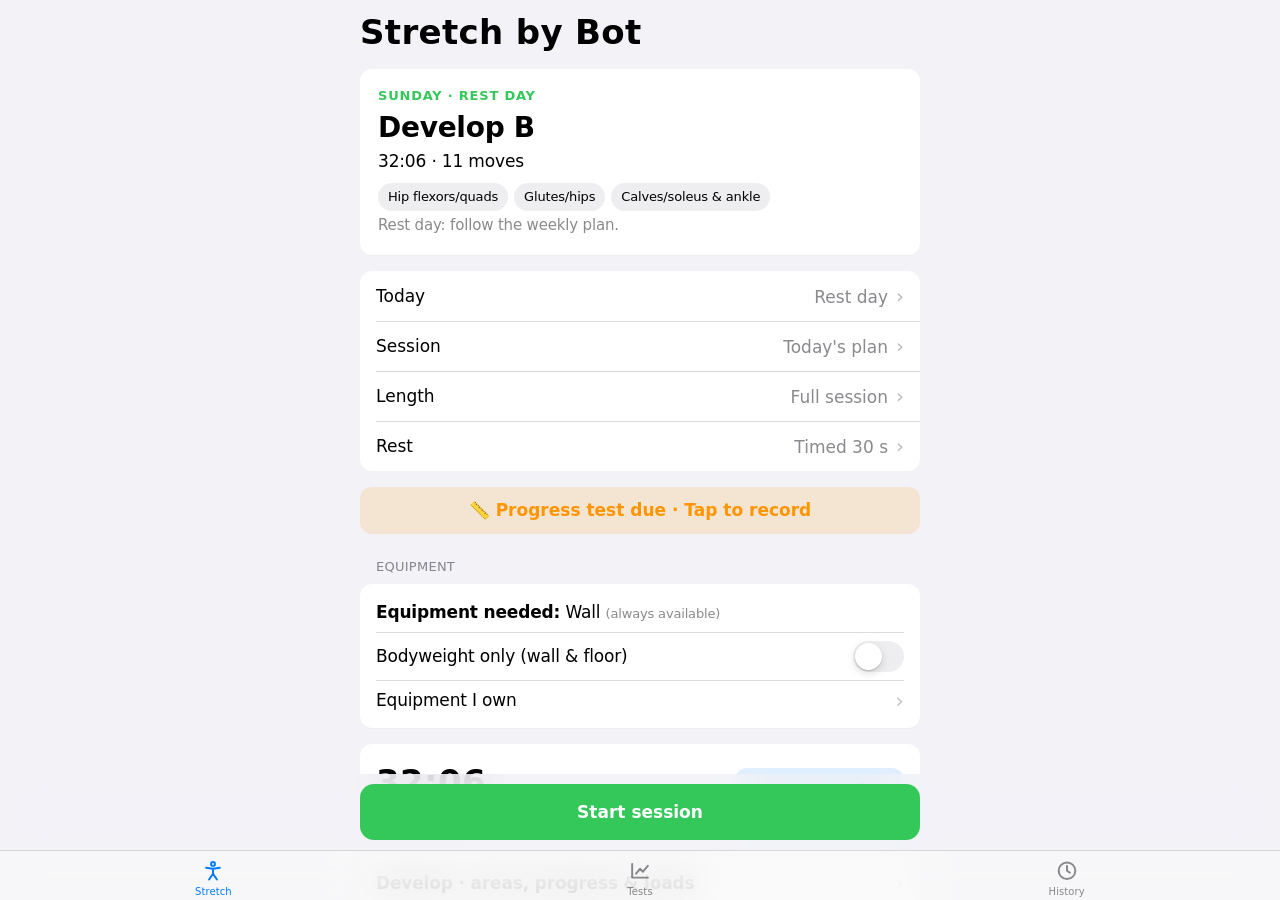
==== stretch/index.html @ 0f36bc1e "Stretch: rest mode (Timed | Tap to continue: rests, side switches and get-ready wait for Continue, c" ====
<!doctype html><html lang="en"><head><meta charset="utf-8">
<meta name="viewport" content="width=device-width,initial-scale=1,maximum-scale=1,user-scalable=no,viewport-fit=cover">
<meta name="apple-mobile-web-app-capable" content="yes"><meta name="mobile-web-app-capable" content="yes">
<meta name="apple-mobile-web-app-status-bar-style" content="black-translucent"><meta name="apple-mobile-web-app-title" content="Stretch by Bot">
<meta name="theme-color" content="#f2f2f7" media="(prefers-color-scheme: light)"><meta name="theme-color" content="#000000" media="(prefers-color-scheme: dark)"><meta name="color-scheme" content="light dark"><meta name="format-detection" content="telephone=no"><link rel="manifest" href="manifest.webmanifest">
<link rel="apple-touch-icon" href="icon-180.png"><link rel="icon" href="icon.svg">
<title>Stretch by Bot</title><link rel="stylesheet" href="style.css"></head><body>
<section id="home">
 
 <h1 class="large">Stretch by Bot</h1>
 <div id="hero" class="card hero"><small id="heroDay"></small><h2 id="heroTitle"></h2><p id="heroMeta"></p><div id="heroChips" class="achips"></div><p id="heroGuide"></p></div>
 <ul id="optRows" class="list rows"></ul>
 <div class="legacy" hidden><small class="sh">Time available</small><div class="card timebar"><div class="tb-top"><span>Session length</span><b id="capLbl">Full session</b></div>
  <input type="range" id="cap" min="5" max="45" step="5" value="45" aria-label="Time available in minutes">
  <div class="tb-ticks"><span>5 min</span><span>15</span><span>25</span><span>35</span><span>Full</span></div></div></div>
 <button id="testDue" class="ghost due" hidden>📏 Progress test due · Tap to record</button>
 <div class="legacy" hidden><div><small class="sh">Today</small><div id="todayChips" class="chips" role="group" aria-label="Today"></div></div>
 <div><small class="sh">Session type</small><div id="typeChips" class="chips" role="group" aria-label="Session type"></div></div>
 <p id="guide" class="muted"></p></div>
 <small class="sh">Equipment</small><div id="equipPanel" class="card"><div id="equipList"></div><small id="equipSwaps"></small>
  <label class="switch"><span>Bodyweight only (wall &amp; floor)</span><input type=checkbox class="noEquip" id="noEquipTop" role="switch"><i></i></label>
  <details><summary>Equipment I own</summary><div id="ownList"></div><small>Moves needing anything unticked are swapped for bodyweight versions automatically.</small></details></div>
 <div class="card row"><div><big id="planTotal">15:00</big><small><span id="planCount"></span> stretches<span id="planRests"></span></small></div>
  <button id="regen" class="tinted" aria-label="New routine">↻ New routine</button></div>
 <div id="focusBox"><small class="sh">Focus · trail running first</small><div id="focusChips" class="chips" role="group" aria-label="Focus"></div></div>
 <details id="devBox" class="card"><summary>Develop · areas, progress &amp; loads</summary>
  <p id="devNote" class="muted"></p><div id="weekBars"></div>
  <small>Priority areas (pick 3–4)</small><div id="areaPick"></div><p id="areaMsg" class="muted"></p>
  <div id="loads"></div>
  <label class="switch"><span>Maintenance mode<small>Light holds every day at the 10 min/week floor. Gains fade if you stop completely.</small></span><input type=checkbox id="maintSw" role="switch"><i></i></label>
  <label class="switch"><span>Allow longer holds (up to 90 s)<small>Default cap is 60 s; weekly time matters more than hold length.</small></span><input type=checkbox id="longSw" role="switch"><i></i></label>
  <p class="muted">Weekly plan: Mon Develop A · Tue Light · Wed Develop B · Thu Light · Fri Develop A · Sat Light · Sun Develop B. Each area is stretched on 5+ days. Bar = weekly minutes; marker = 10 min floor, full bar = 20 min (the expert-consensus "highest you can sustain").</p></details>
 <div class="legacy" hidden><small class="sh">Rest between stretches &amp; sides</small><div id="restMode" class="chips" role="group" aria-label="Rest mode"></div>
 <label id="restRow" class="card rowcell">Timed rest length <select id="rest"><option value="15">15 s</option><option value="30">30 s</option><option value="45">45 s</option><option value="60">60 s</option></select></label></div>
 <small class="sh">Your routine · <span id="planFocus"></span></small>
 <ol id="planList" class="list"></ol>
 <p class="foot">Tap a stretch for the full how-to and demo.</p>
 <details class="card"><summary>The science</summary><p id="evVer" class="muted"></p>
  <p class="desc">Static or PNF holds of 30–60 s, 2–3 sets, spread over 5+ days a week, with about 10–20 min a week per area. Stretch to tight or mildly uncomfortable, never painful. Loaded slow lowering works as well as stretching (better with a real weight). Gains come mostly from tolerating the stretch better and fade if you stop. Stretching doesn't prevent injuries or speed recovery, and the app makes no such claims. Before runs: dynamic moves, no more than 60 s static per muscle. Variety is here to keep it interesting; the evidence doesn't say variety itself adds range.</p>
  <ol id="evList" class="list ev"></ol><small>The evidence file is reviewed monthly; thresholds in the app come from it.</small></details>
 <details class="card"><summary>Apple Health</summary>
  <label>Shortcut name <input id="scName"></label>
  <label class="switch"><span>Log automatically at the end<small>Only once the Shortcut is installed</small></span><input type="checkbox" id="autoLog" role="switch"><i></i></label>
  <button id="testSc" class="tinted">Test Shortcut (logs 1 min)</button>
  <p class="muted">Gentle stretching only. Stop if anything hurts.</p></details>
</section>
<section id="player" hidden>
 <div class="top"><span id="pStep"></span><span id="pTotal"></span></div>
 <div id="pPhase"></div><h2 id="pName"></h2>
 <div id="pDemo" class="demowrap"></div>
 <div id="pRest" class="restlbl" hidden><b>Rest</b><span id="pRestNext"></span><button type=button id="restQuick" class="link small" hidden></button></div>
 <div class="ringwrap" id="pBarWrap"><svg class="ring" viewBox="0 0 120 120" aria-hidden="true"><circle class="track" cx="60" cy="60" r="54"/><circle id="pBar" class="prog" cx="60" cy="60" r="54" pathLength="100"/></svg><div id="pTime" class="timer">0:00</div></div>
 <div id="rateBox" class="card" hidden><p id="rateQ"></p><div id="rateBtns" class="ratebtns"></div><label class="chk"><input type=checkbox id="pain"> Sharp or joint pain (not just stretch)</label><p id="rateMsg" class="muted"></p></div>
 <p id="pNext" class="muted next"></p>
 <div class="controls"><button id="stopBtn" class="ghost danger">End</button><button id="backBtnP" class="ghost">‹ Back</button><button id="pauseBtn" class="primary">Pause</button><button id="skipBtn" class="ghost">Skip ›</button></div>
 <button type=button id="contBtn" class="primary contbtn" hidden>Continue ›</button><p id="pCue" class="cue"></p><div id="pDesc"></div>
</section>
<section id="done" hidden><div class="check" aria-hidden="true">✓</div><h1 class="large">Session complete</h1><p id="doneMsg"></p>
 <a id="logBtn" class="primary btn" href="#">❤️ Log to Apple Health</a>
 <div id="healthSetup" class="card setup" hidden><b>Log to Apple Health (one-time setup)</b>
  <p class="desc">Web apps can't write to Health directly, so a small Shortcut called <b>Log Stretch</b> does it. Install it once, then logging is one tap.</p>
  <a id="installSc" class="primary btn" href="#" target="_blank" rel="noopener">Get the Log Stretch Shortcut</a>
  <button id="scReady" class="tinted">I've installed it · Log this session</button>
  <button id="scSkip" class="link">Not now</button></div>
 <small id="logState" class="muted"></small><button id="homeBtn" class="tinted">Done</button></section>
<section id="history" hidden><nav class="navbar"><button id="backBtn" class="link">‹ Back</button></nav><h1 class="large">History</h1>
 <p id="histWeek" class="muted"></p><ol id="histList" class="list"></ol>
 <div class="row3"><button id="exportHist" class="tinted">Export</button><button id="importHist" class="tinted">Import</button><button id="clearHist" class="tinted danger">Clear</button></div><input type=file id="importFile" accept="application/json,.json" hidden>
 <p class="muted">Export saves everything (history, Develop progress, ratings, loads, tests, settings) as a backup; Import restores it.</p></section>
<section id="tests" hidden><nav class="navbar"><button id="testsBack" class="link">‹ Back</button></nav><h1 class="large">Progress tests</h1>
 <p id="testDueMsg" class="muted"></p>
 <details class="card"><summary>How to do each test</summary><ol id="testHow" class="desc"></ol></details>
 <small class="sh">Step-by-step guides · tap a test</small><ul id="tgList" class="list tglist"></ul>
 <small class="sh">Quick entry</small><div id="testForm" class="card testform"></div><button id="saveTest" class="primary">Save results</button>
 <div class="card"><b>What changed</b><ul id="testNotes" class="desc"></ul><small>Changes under 2 cm / 5° count as noise. Two flat retests in a row → +25% volume, then a method switch. Target met → maintenance and the next weakest area is promoted.</small></div>
 <div id="charts"></div></section>
<section id="tguide" hidden><nav class="navbar"><button id="tgBack" class="link">‹ Tests</button><span id="tgCount" class="muted"></span></nav>
 <h1 id="tgTitle" class="large"></h1><div id="tgDots" class="dots" aria-hidden="true"></div><div id="tgBody"></div>
 <div class="tgnav"><button id="tgPrev" class="tinted">‹ Back</button><button id="tgNext" class="primary">Next ›</button></div></section>
<section id="picker" hidden><nav class="navbar"><button id="pkBack" class="link">‹ Back</button></nav><h1 id="pkTitle" class="large"></h1><p id="pkNote" class="muted"></p><ul id="pkList" class="list rows pick"></ul></section>
<div class="dock"><button id="startBtn" class="primary">Start session</button></div>
<nav id="tabbar" class="tabbar" role="tablist"><button id="tabHome" data-s="home" aria-selected="true"><svg viewBox="0 0 24 24"><path d="M12 3a2 2 0 1 1 0 4 2 2 0 0 1 0-4zM5 9l7 1 7-1M12 10v5l-4 6M12 15l4 6" fill="none" stroke="currentColor" stroke-width="2" stroke-linecap="round" stroke-linejoin="round"/></svg>Stretch</button><button id="testsBtn" data-s="tests"><svg viewBox="0 0 24 24"><path d="M4 19V5M4 19h16M8 15l4-5 3 3 5-6" fill="none" stroke="currentColor" stroke-width="2" stroke-linecap="round" stroke-linejoin="round"/></svg>Tests</button><button id="histBtn" data-s="history"><svg viewBox="0 0 24 24"><circle cx="12" cy="12" r="8.5" fill="none" stroke="currentColor" stroke-width="2"/><path d="M12 7v5l3 2" fill="none" stroke="currentColor" stroke-width="2" stroke-linecap="round"/></svg>History</button></nav>
<script src="evidence.js"></script><script src="stretches.js"></script><script src="library.js"></script><script src="generator.js"></script><script src="develop.js"></script><script src="testguide.js"></script><script src="app.js"></script></body></html>
---- stretch/style.css ----
:root{color-scheme:light dark;--bg:#f2f2f7;--card:#fff;--fill:rgba(118,118,128,.12);--sep:rgba(60,60,67,.18);--label:#000;--label2:rgba(60,60,67,.6);--label3:rgba(60,60,67,.3);
--accent:#34c759;--accentOn:#fff;--blue:#007aff;--orange:#ff9500;--red:#ff3b30;--indigo:#5856d6;--tint:rgba(0,122,255,.12);--ring:rgba(118,118,128,.16);--r:12px;--shadow:0 1px 0 rgba(0,0,0,.02)}
@media (prefers-color-scheme:dark){:root{--bg:#000;--card:#1c1c1e;--fill:rgba(118,118,128,.24);--sep:rgba(84,84,88,.6);--label:#fff;--label2:rgba(235,235,245,.6);--label3:rgba(235,235,245,.3);
--accent:#30d158;--accentOn:#000;--blue:#0a84ff;--orange:#ff9f0a;--red:#ff453a;--indigo:#5e5ce6;--tint:rgba(10,132,255,.2);--ring:rgba(118,118,128,.3)}}
*{box-sizing:border-box;-webkit-tap-highlight-color:transparent;-webkit-touch-callout:none}
html,body{height:100%;overflow:hidden;overscroll-behavior:none;background:var(--bg)}
body{position:fixed;inset:0;-webkit-user-select:none;user-select:none;touch-action:manipulation}
input,select,textarea{-webkit-user-select:auto;user-select:auto}
a{text-decoration:none;color:inherit}
body{margin:0;font:17px/1.35 -apple-system,BlinkMacSystemFont,"SF Pro Text","SF Pro Display","Helvetica Neue",system-ui,sans-serif;letter-spacing:-.01em;background:var(--bg);color:var(--label);
-webkit-font-smoothing:antialiased;-webkit-text-size-adjust:100%}
section{position:absolute;inset:0;height:100%;overflow-y:auto;overflow-x:hidden;-webkit-overflow-scrolling:touch;overscroll-behavior:contain;display:flex;flex-direction:column;gap:16px;background:var(--bg);
 padding:calc(12px + env(safe-area-inset-top)) max(16px,calc((100% - 560px)/2),env(safe-area-inset-right)) calc(96px + env(safe-area-inset-bottom)) max(16px,calc((100% - 560px)/2),env(safe-area-inset-left))}
section>*{flex:none}
#player,#done{padding-bottom:calc(24px + env(safe-area-inset-bottom))}
section.push{animation:push .38s cubic-bezier(.2,.85,.25,1)}section.pop{animation:pop2 .38s cubic-bezier(.2,.85,.25,1)}section.fade{animation:fade .25s ease}
@keyframes push{from{transform:translateX(100%);box-shadow:-8px 0 24px rgba(0,0,0,.12)}to{transform:none}}
@keyframes pop2{from{transform:translateX(-30%);opacity:.6}to{transform:none;opacity:1}}
@keyframes fade{from{opacity:0}to{opacity:1}}
/* tab bar: blur only on chrome */
.tabbar{position:fixed;left:0;right:0;bottom:0;z-index:20;display:flex;justify-content:space-around;height:calc(50px + env(safe-area-inset-bottom));padding:6px 0 env(safe-area-inset-bottom);background:rgba(249,249,249,.78);-webkit-backdrop-filter:saturate(180%) blur(20px);backdrop-filter:saturate(180%) blur(20px);border-top:.5px solid var(--sep)}
@media (prefers-color-scheme:dark){.tabbar{background:rgba(22,22,22,.78)}}
.tabbar button{flex:1;display:flex;flex-direction:column;align-items:center;gap:2px;font-size:10px;font-weight:500;padding:2px 0;color:var(--label2);border-radius:0;letter-spacing:.01em}
.tabbar svg{width:26px;height:26px}.tabbar button[aria-selected=true]{color:var(--blue)}
.tabbar button:active{transform:none;opacity:.5}
body.playing .tabbar{display:none}
[hidden]{display:none!important}
.navbar{display:flex;justify-content:space-between;align-items:center;min-height:40px;margin-bottom:-16px}.navbtns{display:flex;gap:8px}
h1.large{font-size:34px;line-height:41px;font-weight:700;letter-spacing:.01em;margin:0}
h2{margin:0;font-size:22px;font-weight:700;letter-spacing:-.01em}
small{display:block;color:var(--label2);font-size:13px}
.sh{text-transform:uppercase;font-size:13px;color:var(--label2);padding:0 16px;margin:8px 0 -8px;letter-spacing:.02em}
.foot,.muted{color:var(--label2);font-size:13px;margin:0;padding:0 16px}
.foot{margin-top:-8px}
.card{background:var(--card);border-radius:var(--r);padding:16px;box-shadow:var(--shadow)}
.row{display:flex;justify-content:space-between;align-items:center;gap:8px}
.row3{display:grid;grid-template-columns:repeat(3,1fr);gap:8px}
big{font-size:34px;font-weight:700;display:block;font-variant-numeric:tabular-nums;letter-spacing:.01em}
/* buttons */
button,.btn{font:inherit;border:0;border-radius:var(--r);padding:12px 16px;color:var(--blue);background:transparent;text-align:center;text-decoration:none;cursor:pointer;transition:transform .12s ease,opacity .12s ease,background-color .2s;display:inline-block;touch-action:manipulation}
button:active,.btn:active,.tap{transform:scale(.97);opacity:.75}
button:disabled{opacity:.35}
.primary{background:var(--accent);color:var(--accentOn);font-weight:600;font-size:17px;padding:16px;border-radius:14px;min-height:56px;display:block;width:100%}
.ghost{background:var(--fill);color:var(--label)}
.tinted{background:var(--tint);color:var(--blue);font-weight:600}
.link{color:var(--blue);padding:8px;font-size:17px}
.danger{color:var(--red)!important}.tinted.danger{background:rgba(255,59,48,.12)}
.dock{position:fixed;left:0;right:0;bottom:calc(50px + env(safe-area-inset-bottom));z-index:19;display:none;padding:10px max(16px,calc((100% - 560px)/2)) 10px;background:rgba(242,242,247,.82);-webkit-backdrop-filter:saturate(180%) blur(20px);backdrop-filter:saturate(180%) blur(20px)}
body.onhome .dock{display:block}
@media (prefers-color-scheme:dark){.dock{background:rgba(0,0,0,.78)}}
.dock .primary{box-shadow:none}
#home{padding-bottom:calc(50px + 80px + 24px + env(safe-area-inset-bottom))}
/* inputs */
select,input:not([type=checkbox]):not([type=range]){font:inherit;background:var(--fill);color:var(--label);border:0;border-radius:8px;padding:8px}
select{-webkit-appearance:none;appearance:none;padding-right:24px;background-image:linear-gradient(45deg,transparent 50%,var(--label2) 50%),linear-gradient(135deg,var(--label2) 50%,transparent 50%);background-position:calc(100% - 12px) 55%,calc(100% - 8px) 55%;background-size:4px 4px;background-repeat:no-repeat}
input[type=checkbox]{accent-color:var(--accent);width:20px;height:20px;vertical-align:-4px;margin:0 8px 0 0}
details label{display:block;margin:8px 0}
.rowcell{display:flex;justify-content:space-between;align-items:center;padding:8px 16px;min-height:48px}
/* iOS switch */
.switch{display:flex!important;justify-content:space-between;align-items:center;gap:16px;margin:8px 0 0;padding-top:8px;border-top:.5px solid var(--sep);cursor:pointer}
.switch input{position:absolute;opacity:0;pointer-events:none}
.switch i{flex:none;width:51px;height:31px;border-radius:16px;background:var(--fill);position:relative;transition:background .25s}
.switch i::after{content:'';position:absolute;top:2px;left:2px;width:27px;height:27px;border-radius:50%;background:#fff;box-shadow:0 3px 8px rgba(0,0,0,.15),0 1px 1px rgba(0,0,0,.16);transition:transform .25s cubic-bezier(.3,.7,.4,1)}
.switch input:checked+i{background:var(--accent)}.switch input:checked+i::after{transform:translateX(20px)}
.switch small{margin-top:2px}
/* details */
details>summary{cursor:pointer;list-style:none;font-weight:600;display:flex;align-items:center}details>summary::-webkit-details-marker{display:none}
details>summary::after{content:'›';margin-left:auto;color:var(--label3);font-size:22px;line-height:1;transition:transform .2s}details[open]>summary::after{transform:rotate(90deg)}
#equipPanel details{margin-top:8px;padding-top:8px;border-top:.5px solid var(--sep)}#equipPanel details summary{font-weight:400}
/* time slider */
.timebar .tb-top{display:flex;justify-content:space-between;align-items:baseline;margin-bottom:8px}
.timebar b{font-size:17px;font-weight:600;color:var(--accent)}
#cap{-webkit-appearance:none;appearance:none;width:100%;height:32px;background:transparent;margin:0;--p:100%}
#cap::-webkit-slider-runnable-track{height:4px;border-radius:2px;background:linear-gradient(to right,var(--accent) var(--p),var(--ring) var(--p))}
#cap::-webkit-slider-thumb{-webkit-appearance:none;width:28px;height:28px;margin-top:-12px;border-radius:50%;background:#fff;box-shadow:0 .5px 4px rgba(0,0,0,.12),0 6px 13px rgba(0,0,0,.12),0 0 0 .5px rgba(0,0,0,.04)}
#cap::-moz-range-track{height:4px;border-radius:2px;background:var(--ring)}#cap::-moz-range-progress{height:4px;background:var(--accent);border-radius:2px}
#cap::-moz-range-thumb{width:28px;height:28px;border:0;border-radius:50%;background:#fff;box-shadow:0 2px 8px rgba(0,0,0,.2)}
.tb-ticks{display:flex;justify-content:space-between;font-size:12px;color:var(--label2);padding:0 2px;font-variant-numeric:tabular-nums}
/* segmented chips */
.chips{display:flex;flex-wrap:wrap;gap:0;margin-top:16px;background:var(--fill);border-radius:9px;padding:2px}
.chips button{flex:1 1 auto;padding:8px;font-size:13px;font-weight:500;color:var(--label);border-radius:7px;background:transparent;transition:background .2s,box-shadow .2s}
.chips button[aria-pressed=true]{background:var(--card);font-weight:600;box-shadow:0 3px 8px rgba(0,0,0,.12),0 3px 1px rgba(0,0,0,.04)}
@media (prefers-color-scheme:dark){.chips button[aria-pressed=true]{background:#636366}}
.due{background:rgba(255,149,0,.15);color:var(--orange);font-weight:600}
/* lists */
.list{list-style:none;padding:0;margin:0;background:var(--card);border-radius:var(--r);overflow:hidden}
.list li{padding:12px 16px;display:flex;gap:16px;align-items:center;position:relative}
.list li+li::before{content:'';position:absolute;top:0;left:16px;right:0;border-top:.5px solid var(--sep)}
#histList li{display:block}#histList small{margin-top:4px}
.ic{font-size:24px;width:32px;text-align:center;flex:none}
#planList li{display:block;padding:0}#planList summary{display:flex;gap:16px;align-items:center;padding:12px 16px;font-weight:400}
#planList summary b{font-weight:600}#planList details>:not(summary){margin:0 16px 16px}
.sum{display:block;color:var(--label2);font-size:13px;margin-top:2px}
.blk{color:var(--orange)!important;font-weight:600;font-size:13px;text-transform:uppercase;letter-spacing:.04em;padding:16px 16px 4px!important;background:var(--card)}
.blk+li::before{display:none}
/* demo svg */
.demo{width:100%;display:block;background:var(--fill);border-radius:var(--r)}.demo.small{max-width:320px;margin:0 auto 8px}
.demo .ground{stroke:var(--label3);stroke-width:2}.demo .prop{stroke:var(--label2);fill:var(--fill);stroke-width:3}
.demo polyline,.demo path{fill:none;stroke-linecap:round;stroke-linejoin:round;stroke-width:6}.demo .near,.demo .body{stroke:var(--label)}.demo .far{stroke:var(--label2)}.demo .head{fill:var(--label)}
.desc{text-align:left;font-size:15px}.desc p{margin:8px 0}.desc ol{margin:8px 0;padding-left:24px}.desc li{background:none;padding:2px 0;display:list-item}.desc li::before{display:none}.desc .side{color:var(--orange)}
/* player */
#player{text-align:center;min-height:calc(100vh - 32px - env(safe-area-inset-top) - env(safe-area-inset-bottom));gap:16px}
.top{display:flex;justify-content:space-between;align-items:baseline;color:var(--label);font-size:19px;font-weight:600;letter-spacing:.01em;font-variant-numeric:tabular-nums}
.ev li{display:block}.ev small{display:block;color:var(--label2)}
#pPhase{font-weight:600;text-transform:uppercase;letter-spacing:.06em;font-size:13px;color:var(--accent)}
#pPhase.transition,#pPhase.switch,#pPhase.rate{color:var(--orange)}#pPhase.contract{color:var(--red)}#pPhase.relax{color:var(--blue)}
#pDemo .demo{max-height:28vh}
.ringwrap{position:relative;width:208px;height:208px;margin:0 auto}
.ring{width:100%;height:100%;transform:rotate(-90deg)}
.ring circle{fill:none;stroke-width:8;stroke-linecap:round}.ring .track{stroke:var(--ring)}
.ring .prog{stroke:var(--accent);stroke-dasharray:100;stroke-dashoffset:100;transition:stroke-dashoffset .25s linear}
.timer{position:absolute;inset:0;display:flex;align-items:center;justify-content:center;font-size:56px;font-weight:300;font-variant-numeric:tabular-nums;letter-spacing:-.02em}
.next{margin:0;font-size:15px}
.controls{display:grid;grid-template-columns:1fr 1fr 1.4fr 1fr;gap:8px}.controls button{min-height:56px;border-radius:14px;font-weight:600}
.controls .primary{min-height:56px}
.cue{font-size:16px;text-align:left;background:var(--card);border-radius:var(--r);padding:16px;margin:0}
#pDesc .desc{background:var(--card);border-radius:var(--r);padding:8px 16px}
.ratebtns{display:grid;grid-template-columns:repeat(6,1fr);gap:8px;margin:8px 0}.ratebtns button{padding:8px 0;background:var(--fill);color:var(--label);font-weight:600}
/* done */
#done{text-align:center;padding-top:12vh;align-items:stretch}
.check{width:88px;height:88px;border-radius:50%;background:var(--accent);color:var(--accentOn);font-size:48px;font-weight:700;line-height:88px;margin:0 auto;animation:pop .5s cubic-bezier(.2,1.4,.4,1)}
@keyframes pop{from{transform:scale(.4);opacity:0}to{transform:none;opacity:1}}
#doneMsg{color:var(--label2);margin:-8px 0 8px}
.setup{display:flex;flex-direction:column;gap:8px;text-align:left}.setup .desc{margin:0 0 8px;color:var(--label2)}
#logState{display:block;padding:0}
/* develop + tests */
.wk{font-size:13px;margin:8px 0;display:grid;grid-template-columns:1fr auto;gap:4px}
.bar{height:6px;background:var(--ring);border-radius:3px;overflow:hidden}
.wk .bar{grid-column:1/3;position:relative;overflow:visible}.wk .bar div{height:100%;background:var(--accent);border-radius:3px}.wk i{position:absolute;top:-2px;bottom:-2px;width:2px;background:var(--orange)}
#devBox label,.testform label{display:block;margin:8px 0}#devBox>p.muted{padding:0;margin-top:8px}
.chart{background:var(--fill);border-radius:10px;padding:8px;margin-top:8px}.chart svg{width:100%;height:72px}.chart polyline{fill:none;stroke:var(--accent);stroke-width:2}.chart circle{fill:var(--label)}.chart .tgt{stroke:var(--orange);stroke-dasharray:4 3}
#equipList{line-height:1.45}#equipSwaps:not(:empty){margin-top:8px}
@media (prefers-reduced-motion:reduce){*{animation:none!important;transition:none!important}}
.controls button{white-space:nowrap;padding:12px 8px}

/* rest vs active */
#player.rest .ring .prog{stroke:var(--orange)}#player.rest .timer{color:var(--orange)}#player.rest #pPhase{color:var(--orange)}
#player.rest #pDemo{opacity:.55}#player .ring .prog{transition:stroke-dashoffset .25s linear,stroke .3s}
.restlbl{display:flex;flex-direction:column;gap:4px;align-items:center;background:rgba(255,149,0,.14);color:var(--orange);border-radius:14px;padding:10px 16px}
.restlbl b{font-size:22px;font-weight:700;letter-spacing:.02em}.restlbl span{font-size:17px;font-weight:600;color:var(--label)}
.timer.last3{animation:thump .3s ease}@keyframes thump{0%{transform:scale(1.12)}100%{transform:none}}
#player{min-height:0}

.tglist li{display:block;padding:0}.tglist button{display:flex;width:100%;justify-content:space-between;align-items:center;color:var(--label);padding:14px 16px;min-height:56px;text-align:left}.tglist small{display:block;color:var(--label2)}.tglist .chev{color:var(--label2);font-size:22px}
.dots{display:flex;gap:6px;justify-content:center;margin:14px 0 6px}.dots i{width:8px;height:8px;border-radius:50%;background:var(--label2);opacity:.3}.dots i.on{opacity:1;background:var(--blue)}
#tgBody .bigstep{font-size:21px;line-height:1.4;font-weight:500;margin:12px 2px}#tgBody .stepno{font-size:15px;font-weight:600;color:var(--blue);text-transform:uppercase;letter-spacing:.04em}
#tgBody .card p,#tgBody .card li{line-height:1.45}#tgBody .noise{border-left:4px solid var(--blue);padding-left:12px}
#tgBody .stop{border-left:4px solid #ff3b30;padding-left:12px}
#tgBody .rec label{display:flex;justify-content:space-between;align-items:center;gap:10px;font-size:17px;padding:10px 0}#tgBody .rec label span{white-space:nowrap}#tgBody .rec input,#tgBody .rec select{font-size:22px;width:6em;padding:10px;border-radius:10px}
.tgnav{display:flex;gap:12px;position:fixed;left:0;right:0;bottom:calc(56px + env(safe-area-inset-bottom));padding:10px 16px;background:var(--bg);z-index:15;border-top:.5px solid var(--sep)}
#tguide #tgBody{padding-bottom:110px}.tgnav button{flex:1;min-height:60px;font-size:18px;margin:0}

.contbtn{position:fixed;left:16px;right:16px;bottom:calc(16px + env(safe-area-inset-bottom));width:auto;z-index:30;background:var(--orange);color:#fff;font-size:20px;min-height:64px;box-shadow:0 6px 20px rgba(255,149,0,.35)}
#player.tapwait{padding-bottom:96px}#player.tapwait .ring .prog{animation:restpulse 2s ease-in-out infinite}
@keyframes restpulse{0%,100%{opacity:1}50%{opacity:.45}}
#restQuick{font-size:14px;padding:4px 8px;color:var(--blue);min-height:32px}
#player.tapwait .ringwrap{width:140px!important;height:140px!important}#player.tapwait .timer{font-size:38px!important}#player.tapwait .demowrap svg{max-height:150px}

.hero{padding:18px 18px 16px}.hero small{display:block;color:var(--accent,#34c759);font-size:13px;font-weight:600;text-transform:uppercase;letter-spacing:.06em}
.hero h2{font-size:28px;font-weight:700;letter-spacing:-.01em;margin:4px 0 2px}.hero p{margin:4px 0;color:var(--label2);font-size:15px}#heroMeta{font-size:17px;color:var(--label);font-variant-numeric:tabular-nums}
.achips{display:flex;flex-wrap:wrap;gap:6px;margin:10px 0 4px}.achips span{background:var(--fill);color:var(--label);font-size:13px;font-weight:500;padding:5px 10px;border-radius:999px}
.rows li{padding:0}.rows li+li::before{content:"";position:absolute;top:0;left:16px;right:0;border-top:.5px solid var(--sep)}
.rows button{display:flex;width:100%;align-items:center;justify-content:space-between;gap:12px;min-height:50px;padding:11px 16px;color:var(--label);font-size:17px;text-align:left;border-radius:0}
.rows .val{color:var(--label2);white-space:nowrap}.rows .val::after{content:"›";margin-left:8px;font-size:20px;opacity:.6}
.pick button small{display:block;color:var(--label2);font-size:13px;margin-top:2px;line-height:1.3}.pick .ck{color:var(--blue);font-size:20px;font-weight:600;width:22px;text-align:right}
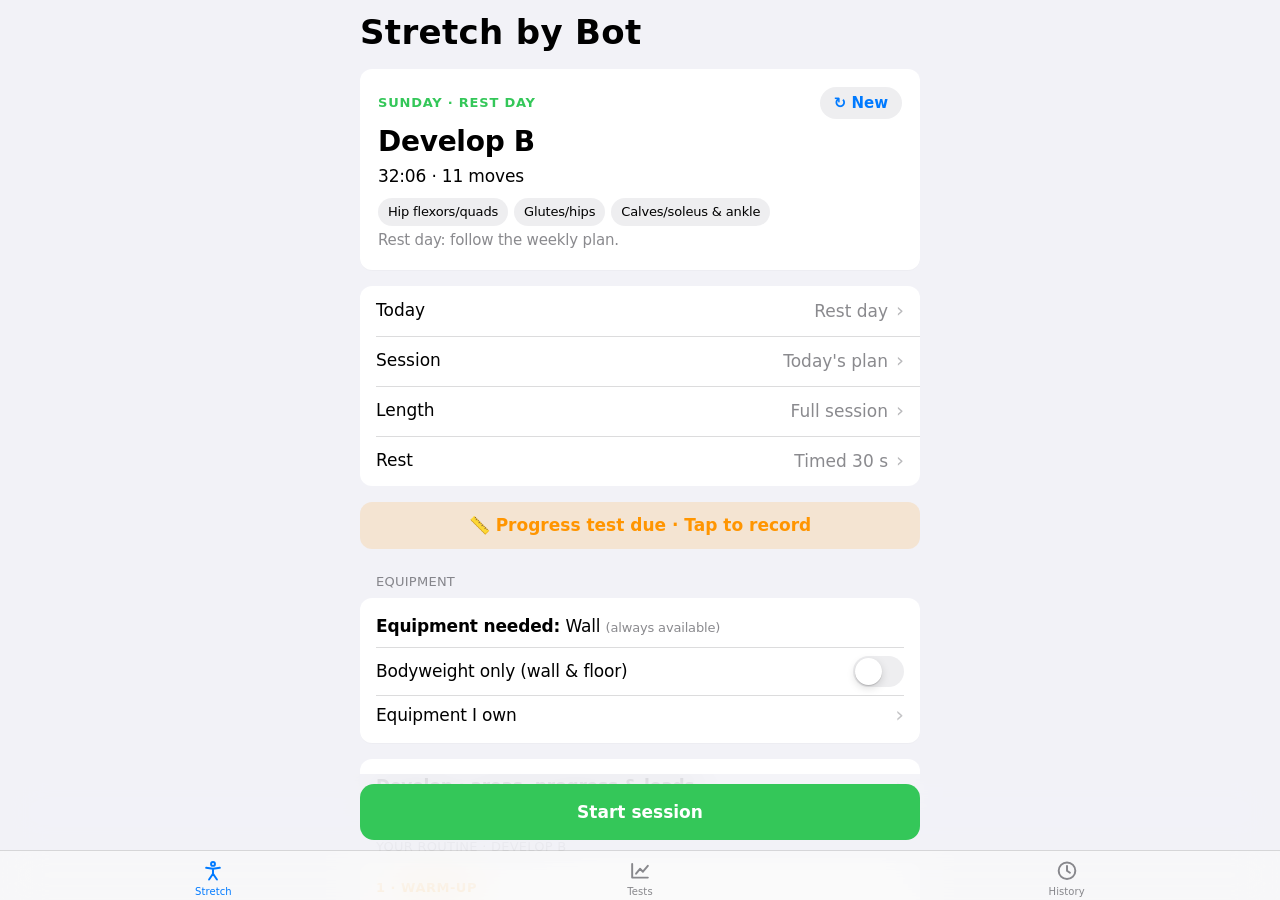
==== commit 82447e55: "Stretch: New routine button moved into Today card, duplicate duration card removed; sw stretch15-v15" ====
--- a/stretch/index.html
+++ b/stretch/index.html
@@ -8,7 +8,7 @@
 <section id="home">
  
  <h1 class="large">Stretch by Bot</h1>
- <div id="hero" class="card hero"><small id="heroDay"></small><h2 id="heroTitle"></h2><p id="heroMeta"></p><div id="heroChips" class="achips"></div><p id="heroGuide"></p></div>
+ <div id="hero" class="card hero"><div class="herotop"><small id="heroDay"></small><button id="regen" class="regen" aria-label="New routine">↻ New</button></div><h2 id="heroTitle"></h2><p id="heroMeta"></p><div id="heroChips" class="achips"></div><p id="heroGuide"></p></div>
  <ul id="optRows" class="list rows"></ul>
  <div class="legacy" hidden><small class="sh">Time available</small><div class="card timebar"><div class="tb-top"><span>Session length</span><b id="capLbl">Full session</b></div>
   <input type="range" id="cap" min="5" max="45" step="5" value="45" aria-label="Time available in minutes">
@@ -20,8 +20,8 @@
  <small class="sh">Equipment</small><div id="equipPanel" class="card"><div id="equipList"></div><small id="equipSwaps"></small>
   <label class="switch"><span>Bodyweight only (wall &amp; floor)</span><input type=checkbox class="noEquip" id="noEquipTop" role="switch"><i></i></label>
   <details><summary>Equipment I own</summary><div id="ownList"></div><small>Moves needing anything unticked are swapped for bodyweight versions automatically.</small></details></div>
- <div class="card row"><div><big id="planTotal">15:00</big><small><span id="planCount"></span> stretches<span id="planRests"></span></small></div>
-  <button id="regen" class="tinted" aria-label="New routine">↻ New routine</button></div>
+ <div class="legacy" hidden><div class="card row"><div><big id="planTotal">15:00</big><small><span id="planCount"></span> stretches<span id="planRests"></span></small></div>
+  </div></div>
  <div id="focusBox"><small class="sh">Focus · trail running first</small><div id="focusChips" class="chips" role="group" aria-label="Focus"></div></div>
  <details id="devBox" class="card"><summary>Develop · areas, progress &amp; loads</summary>
   <p id="devNote" class="muted"></p><div id="weekBars"></div>
--- a/stretch/style.css
+++ b/stretch/style.css
@@ -163,3 +163,5 @@
 .rows button{display:flex;width:100%;align-items:center;justify-content:space-between;gap:12px;min-height:50px;padding:11px 16px;color:var(--label);font-size:17px;text-align:left;border-radius:0}
 .rows .val{color:var(--label2);white-space:nowrap}.rows .val::after{content:"›";margin-left:8px;font-size:20px;opacity:.6}
 .pick button small{display:block;color:var(--label2);font-size:13px;margin-top:2px;line-height:1.3}.pick .ck{color:var(--blue);font-size:20px;font-weight:600;width:22px;text-align:right}
+
+.herotop{display:flex;justify-content:space-between;align-items:center}.regen{background:var(--fill);color:var(--blue);font-size:15px;font-weight:600;padding:6px 14px;border-radius:999px;min-height:32px}
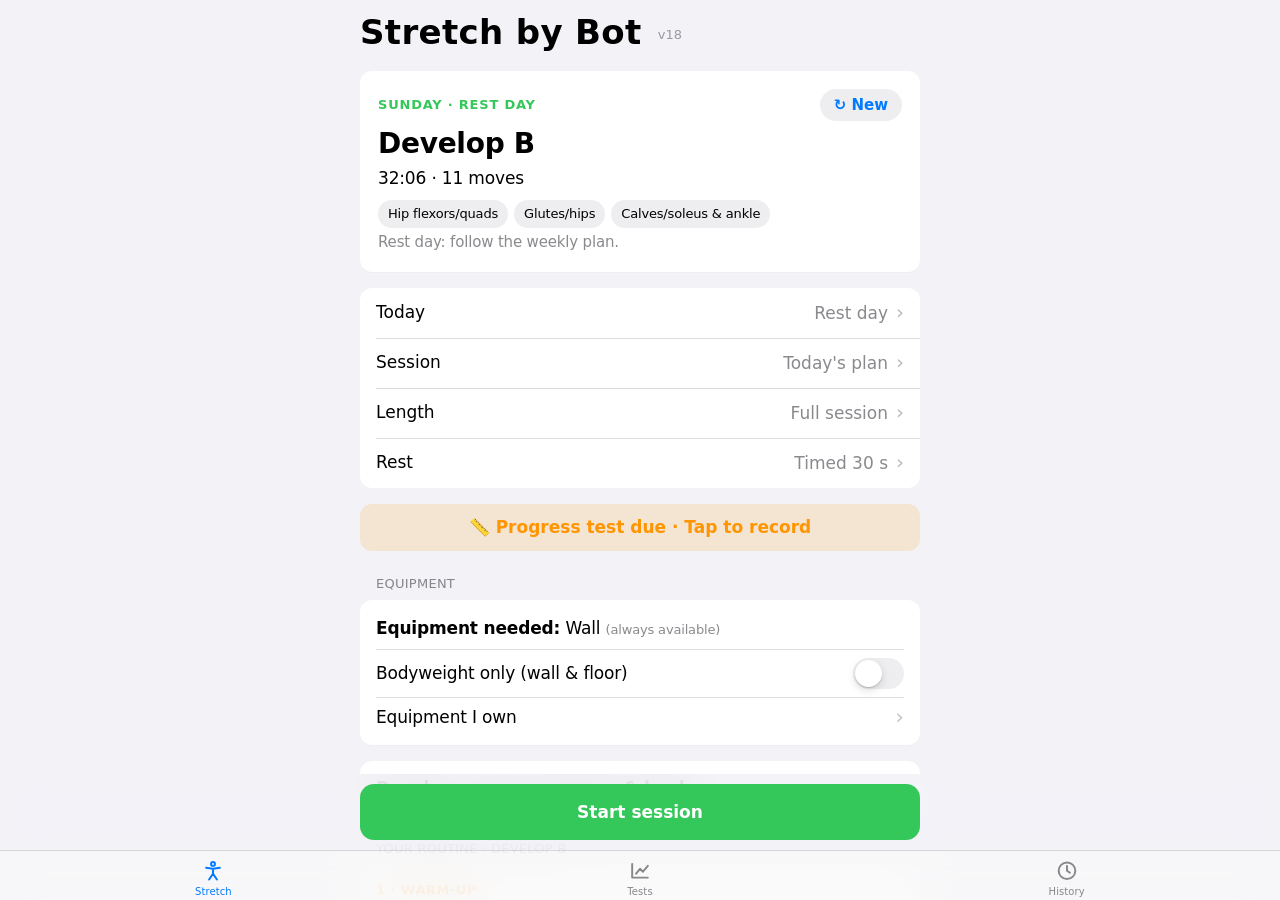
==== commit f17b621a: "stretch v18: version label, network-first core files, reliable SW updates" ====
--- a/stretch/index.html
+++ b/stretch/index.html
@@ -7,7 +7,7 @@
 <title>Stretch by Bot</title><link rel="stylesheet" href="style.css"></head><body>
 <section id="home">
  
- <h1 class="large">Stretch by Bot</h1>
+ <h1 class="large">Stretch by Bot <button id="ver" class="ver" aria-label="Check for update"></button></h1>
  <div id="hero" class="card hero"><div class="herotop"><small id="heroDay"></small><button id="regen" class="regen" aria-label="New routine">↻ New</button></div><h2 id="heroTitle"></h2><p id="heroMeta"></p><div id="heroChips" class="achips"></div><p id="heroGuide"></p></div>
  <ul id="optRows" class="list rows"></ul>
  <div class="legacy" hidden><small class="sh">Time available</small><div class="card timebar"><div class="tb-top"><span>Session length</span><b id="capLbl">Full session</b></div>
@@ -63,7 +63,7 @@
   <button id="scReady" class="tinted">I've installed it · Log this session</button>
   <button id="scSkip" class="link">Not now</button></div>
  <small id="logState" class="muted"></small><button id="homeBtn" class="tinted">Done</button></section>
-<section id="history" hidden><nav class="navbar"><button id="backBtn" class="link">‹ Back</button></nav><h1 class="large">History</h1>
+<section id="history" hidden><nav class="navbar"><button id="backBtn" class="link">‹ Back</button><button id="histEdit" class="link" style="margin-left:auto">Edit</button></nav><h1 class="large">History</h1>
  <p id="histWeek" class="muted"></p><ol id="histList" class="list"></ol>
  <div class="row3"><button id="exportHist" class="tinted">Export</button><button id="importHist" class="tinted">Import</button><button id="clearHist" class="tinted danger">Clear</button></div><input type=file id="importFile" accept="application/json,.json" hidden>
  <p class="muted">Export saves everything (history, Develop progress, ratings, loads, tests, settings) as a backup; Import restores it.</p></section>
@@ -80,4 +80,4 @@
 <section id="picker" hidden><nav class="navbar"><button id="pkBack" class="link">‹ Back</button></nav><h1 id="pkTitle" class="large"></h1><p id="pkNote" class="muted"></p><ul id="pkList" class="list rows pick"></ul></section>
 <div class="dock"><button id="startBtn" class="primary">Start session</button></div>
 <nav id="tabbar" class="tabbar" role="tablist"><button id="tabHome" data-s="home" aria-selected="true"><svg viewBox="0 0 24 24"><path d="M12 3a2 2 0 1 1 0 4 2 2 0 0 1 0-4zM5 9l7 1 7-1M12 10v5l-4 6M12 15l4 6" fill="none" stroke="currentColor" stroke-width="2" stroke-linecap="round" stroke-linejoin="round"/></svg>Stretch</button><button id="testsBtn" data-s="tests"><svg viewBox="0 0 24 24"><path d="M4 19V5M4 19h16M8 15l4-5 3 3 5-6" fill="none" stroke="currentColor" stroke-width="2" stroke-linecap="round" stroke-linejoin="round"/></svg>Tests</button><button id="histBtn" data-s="history"><svg viewBox="0 0 24 24"><circle cx="12" cy="12" r="8.5" fill="none" stroke="currentColor" stroke-width="2"/><path d="M12 7v5l3 2" fill="none" stroke="currentColor" stroke-width="2" stroke-linecap="round"/></svg>History</button></nav>
-<script src="evidence.js"></script><script src="stretches.js"></script><script src="library.js"></script><script src="generator.js"></script><script src="develop.js"></script><script src="testguide.js"></script><script src="app.js"></script></body></html>
+<script src="evidence.js"></script><script src="stretches.js"></script><script src="library.js"></script><script src="generator.js"></script><script src="develop.js"></script><script src="testguide.js"></script><script src="version.js"></script><script src="app.js"></script></body></html>
--- a/stretch/style.css
+++ b/stretch/style.css
@@ -165,3 +165,15 @@
 .pick button small{display:block;color:var(--label2);font-size:13px;margin-top:2px;line-height:1.3}.pick .ck{color:var(--blue);font-size:20px;font-weight:600;width:22px;text-align:right}
 
 .herotop{display:flex;justify-content:space-between;align-items:center}.regen{background:var(--fill);color:var(--blue);font-size:15px;font-weight:600;padding:6px 14px;border-radius:999px;min-height:32px}
+
+.list li.hrow,#histList li.hrow{padding:0;overflow:hidden;gap:0;display:flex!important;flex-direction:row!important;flex-wrap:nowrap!important;align-items:stretch;background:var(--card)}
+.list.editing .hbody{padding-left:12px}
+.hrow .hbody{flex:1;padding:12px 16px;background:var(--card);position:relative;z-index:1;transition:transform .25s ease;min-width:0}
+.hrow .hbody small{display:block}
+.hrow .hdel{position:absolute;right:0;top:0;bottom:0;height:auto;width:88px;border:0;border-radius:0;background:#ff3b30;color:#fff;font-weight:600;font-size:15px;z-index:0}
+.hrow .hminus{display:none;flex:none;width:22px;height:22px;margin-left:14px;align-self:center;border-radius:50%;border:0;padding:0;background:#ff3b30;position:relative;z-index:2}
+.hrow .hminus::after{content:'';position:absolute;left:5px;right:5px;top:10px;height:2px;background:#fff;border-radius:1px}
+.list.editing .hminus{display:block}
+.hrow.open .hbody{transform:translateX(-88px)}
+
+.ver{font-size:13px;font-weight:400;color:var(--label2,#8e8e93);background:none;border:0;padding:0 0 0 4px;letter-spacing:0;vertical-align:middle;opacity:.8}
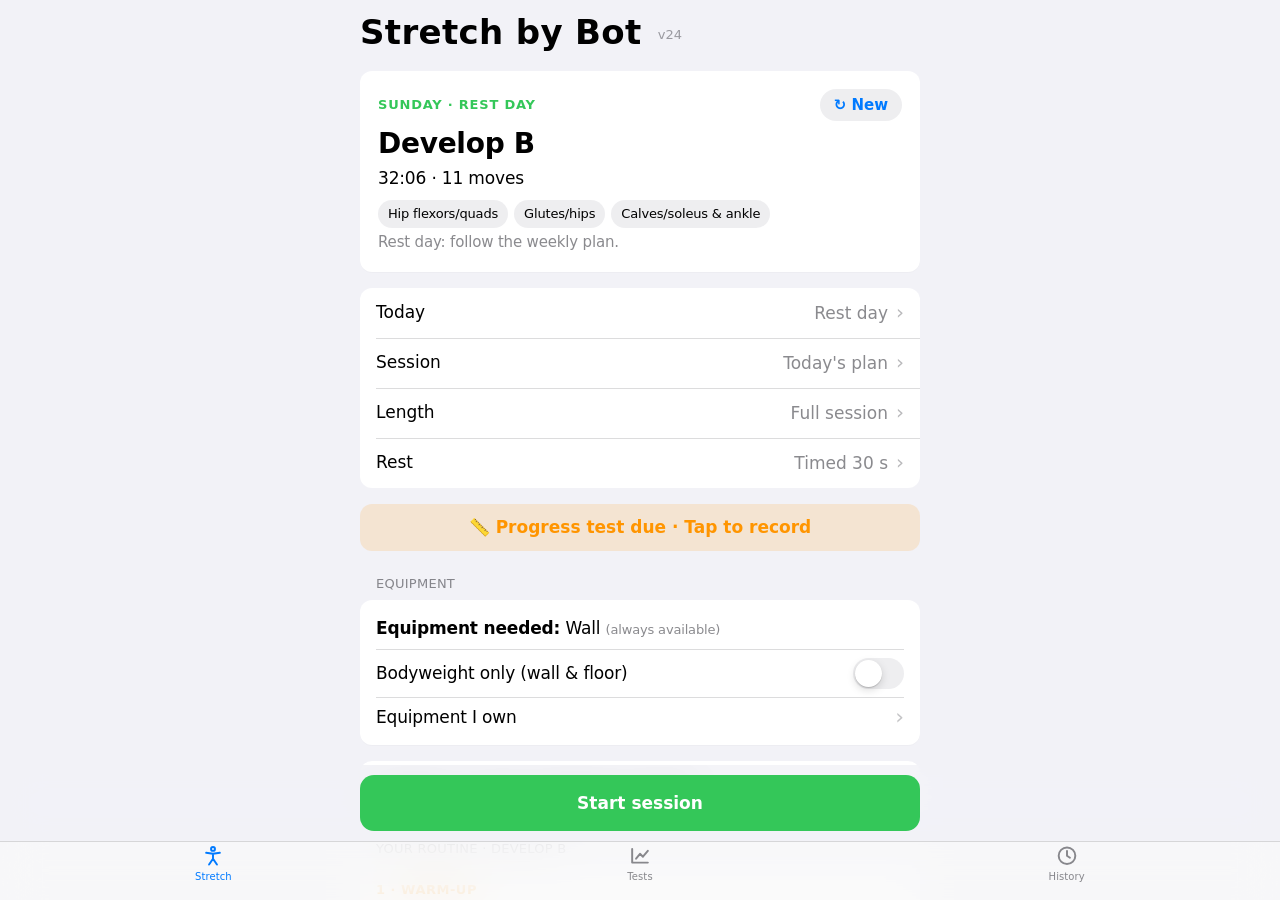
==== commit e2faceb8: "stretch v24: PNF phase banner (phase label, colour, ring, rounds, next phase, haptics)" ====
--- a/stretch/index.html
+++ b/stretch/index.html
@@ -47,10 +47,12 @@
 <section id="player" hidden>
  <div class="top"><span id="pStep"></span><span id="pTotal"></span></div>
  <div id="pPhase"></div><h2 id="pName"></h2>
+ <div id="pnfBanner" class="pnfb" role="status" aria-live="assertive" hidden><span id="pnfRep" class="rep"></span><div id="pnfLab" class="lab"></div><div id="pnfHow" class="how"></div></div>
  <div id="pDemo" class="demowrap"></div>
  <div id="pRest" class="restlbl" hidden><b>Rest</b><span id="pRestNext"></span><button type=button id="restQuick" class="link small" hidden></button></div>
  <div class="ringwrap" id="pBarWrap"><svg class="ring" viewBox="0 0 120 120" aria-hidden="true"><circle class="track" cx="60" cy="60" r="54"/><circle id="pBar" class="prog" cx="60" cy="60" r="54" pathLength="100"/></svg><div id="pTime" class="timer">0:00</div></div>
  <div id="rateBox" class="card" hidden><p id="rateQ"></p><div id="rateBtns" class="ratebtns"></div><label class="chk"><input type=checkbox id="pain"> Sharp or joint pain (not just stretch)</label><p id="rateMsg" class="muted"></p></div>
+ <div id="pnfDots" class="pnfdots" aria-hidden="true" hidden></div><p id="pnfNext" class="next pnfnext" hidden></p>
  <p id="pNext" class="muted next"></p>
  <div class="controls"><button id="stopBtn" class="ghost danger">End</button><button id="backBtnP" class="ghost">‹ Back</button><button id="pauseBtn" class="primary">Pause</button><button id="skipBtn" class="ghost">Skip ›</button></div>
  <button type=button id="contBtn" class="primary contbtn" hidden>Continue ›</button><p id="pCue" class="cue"></p><div id="pDesc"></div>
--- a/stretch/style.css
+++ b/stretch/style.css
@@ -1,3 +1,4 @@
+:root{--sb:15px;--tabh:44px}
 :root{color-scheme:light dark;--bg:#f2f2f7;--card:#fff;--fill:rgba(118,118,128,.12);--sep:rgba(60,60,67,.18);--label:#000;--label2:rgba(60,60,67,.6);--label3:rgba(60,60,67,.3);
 --accent:#34c759;--accentOn:#fff;--blue:#007aff;--orange:#ff9500;--red:#ff3b30;--indigo:#5856d6;--tint:rgba(0,122,255,.12);--ring:rgba(118,118,128,.16);--r:12px;--shadow:0 1px 0 rgba(0,0,0,.02)}
 @media (prefers-color-scheme:dark){:root{--bg:#000;--card:#1c1c1e;--fill:rgba(118,118,128,.24);--sep:rgba(84,84,88,.6);--label:#fff;--label2:rgba(235,235,245,.6);--label3:rgba(235,235,245,.3);
@@ -10,7 +11,7 @@
 body{margin:0;font:17px/1.35 -apple-system,BlinkMacSystemFont,"SF Pro Text","SF Pro Display","Helvetica Neue",system-ui,sans-serif;letter-spacing:-.01em;background:var(--bg);color:var(--label);
 -webkit-font-smoothing:antialiased;-webkit-text-size-adjust:100%}
 section{position:absolute;inset:0;height:100%;overflow-y:auto;overflow-x:hidden;-webkit-overflow-scrolling:touch;overscroll-behavior:contain;display:flex;flex-direction:column;gap:16px;background:var(--bg);
- padding:calc(12px + env(safe-area-inset-top)) max(16px,calc((100% - 560px)/2),env(safe-area-inset-right)) calc(96px + env(safe-area-inset-bottom)) max(16px,calc((100% - 560px)/2),env(safe-area-inset-left))}
+ padding:calc(12px + env(safe-area-inset-top)) max(16px,calc((100% - 560px)/2),env(safe-area-inset-right)) calc(96px + var(--sb)) max(16px,calc((100% - 560px)/2),env(safe-area-inset-left))}
 section>*{flex:none}
 #player,#done{padding-bottom:calc(24px + env(safe-area-inset-bottom))}
 section.push{animation:push .38s cubic-bezier(.2,.85,.25,1)}section.pop{animation:pop2 .38s cubic-bezier(.2,.85,.25,1)}section.fade{animation:fade .25s ease}
@@ -18,7 +19,7 @@
 @keyframes pop2{from{transform:translateX(-30%);opacity:.6}to{transform:none;opacity:1}}
 @keyframes fade{from{opacity:0}to{opacity:1}}
 /* tab bar: blur only on chrome */
-.tabbar{position:fixed;left:0;right:0;bottom:0;z-index:20;display:flex;justify-content:space-around;height:calc(50px + env(safe-area-inset-bottom));padding:6px 0 env(safe-area-inset-bottom);background:rgba(249,249,249,.78);-webkit-backdrop-filter:saturate(180%) blur(20px);backdrop-filter:saturate(180%) blur(20px);border-top:.5px solid var(--sep)}
+.tabbar{position:fixed;left:0;right:0;bottom:0;z-index:20;display:flex;justify-content:space-around;height:calc(var(--tabh) + var(--sb));padding:0 0 var(--sb);background:rgba(249,249,249,.78);-webkit-backdrop-filter:saturate(180%) blur(20px);backdrop-filter:saturate(180%) blur(20px);border-top:.5px solid var(--sep)}
 @media (prefers-color-scheme:dark){.tabbar{background:rgba(22,22,22,.78)}}
 .tabbar button{flex:1;display:flex;flex-direction:column;align-items:center;gap:2px;font-size:10px;font-weight:500;padding:2px 0;color:var(--label2);border-radius:0;letter-spacing:.01em}
 .tabbar svg{width:26px;height:26px}.tabbar button[aria-selected=true]{color:var(--blue)}
@@ -45,11 +46,11 @@
 .tinted{background:var(--tint);color:var(--blue);font-weight:600}
 .link{color:var(--blue);padding:8px;font-size:17px}
 .danger{color:var(--red)!important}.tinted.danger{background:rgba(255,59,48,.12)}
-.dock{position:fixed;left:0;right:0;bottom:calc(50px + env(safe-area-inset-bottom));z-index:19;display:none;padding:10px max(16px,calc((100% - 560px)/2)) 10px;background:rgba(242,242,247,.82);-webkit-backdrop-filter:saturate(180%) blur(20px);backdrop-filter:saturate(180%) blur(20px)}
+.dock{position:fixed;left:0;right:0;bottom:calc(var(--tabh) + var(--sb));z-index:19;display:none;padding:10px max(16px,calc((100% - 560px)/2)) 10px;background:rgba(242,242,247,.82);-webkit-backdrop-filter:saturate(180%) blur(20px);backdrop-filter:saturate(180%) blur(20px)}
 body.onhome .dock{display:block}
 @media (prefers-color-scheme:dark){.dock{background:rgba(0,0,0,.78)}}
 .dock .primary{box-shadow:none}
-#home{padding-bottom:calc(50px + 80px + 24px + env(safe-area-inset-bottom))}
+#home{padding-bottom:calc(var(--tabh) + 80px + 24px + var(--sb))}
 /* inputs */
 select,input:not([type=checkbox]):not([type=range]){font:inherit;background:var(--fill);color:var(--label);border:0;border-radius:8px;padding:8px}
 select{-webkit-appearance:none;appearance:none;padding-right:24px;background-image:linear-gradient(45deg,transparent 50%,var(--label2) 50%),linear-gradient(135deg,var(--label2) 50%,transparent 50%);background-position:calc(100% - 12px) 55%,calc(100% - 8px) 55%;background-size:4px 4px;background-repeat:no-repeat}
@@ -147,7 +148,7 @@
 #tgBody .card p,#tgBody .card li{line-height:1.45}#tgBody .noise{border-left:4px solid var(--blue);padding-left:12px}
 #tgBody .stop{border-left:4px solid #ff3b30;padding-left:12px}
 #tgBody .rec label{display:flex;justify-content:space-between;align-items:center;gap:10px;font-size:17px;padding:10px 0}#tgBody .rec label span{white-space:nowrap}#tgBody .rec input,#tgBody .rec select{font-size:22px;width:6em;padding:10px;border-radius:10px}
-.tgnav{display:flex;gap:12px;position:fixed;left:0;right:0;bottom:calc(56px + env(safe-area-inset-bottom));padding:10px 16px;background:var(--bg);z-index:15;border-top:.5px solid var(--sep)}
+.tgnav{display:flex;gap:12px;position:fixed;left:0;right:0;bottom:calc(var(--tabh) + 6px + var(--sb));padding:10px 16px;background:var(--bg);z-index:15;border-top:.5px solid var(--sep)}
 #tguide #tgBody{padding-bottom:110px}.tgnav button{flex:1;min-height:60px;font-size:18px;margin:0}
 
 .contbtn{position:fixed;left:16px;right:16px;bottom:calc(16px + env(safe-area-inset-bottom));width:auto;z-index:30;background:var(--orange);color:#fff;font-size:20px;min-height:64px;box-shadow:0 6px 20px rgba(255,149,0,.35)}
@@ -177,3 +178,17 @@
 .hrow.open .hbody{transform:translateX(-88px)}
 
 .ver{font-size:13px;font-weight:400;color:var(--label2,#8e8e93);background:none;border:0;padding:0 0 0 4px;letter-spacing:0;vertical-align:middle;opacity:.8}
+#player{padding-top:calc(22px + env(safe-area-inset-top))}
+
+/* v24 PNF phase banner: white text on fills all >=5.4:1; rings >=3:1 on bg */
+#player{--ph:var(--accent)}
+#player.pnf-contract{--ph:#B42318;--phr:#B42318}#player.pnf-relax{--ph:#1D4ED8;--phr:#1D4ED8}#player.pnf-sink{--ph:#047857;--phr:#047857}#player.pnf-final{--ph:#6D28D9;--phr:#6D28D9}
+@media (prefers-color-scheme:dark){#player.pnf-contract{--phr:#FF6B5E}#player.pnf-relax{--phr:#6EA8FF}#player.pnf-sink{--phr:#34D399}#player.pnf-final{--phr:#B794F6}}
+.pnfb{background:var(--ph);color:#fff;border-radius:22px;padding:14px 16px 12px;text-align:center;transition:background .3s}
+.pnfb .rep{display:inline-block;font-size:14px;font-weight:700;letter-spacing:.08em;background:rgba(0,0,0,.28);padding:3px 10px;border-radius:99px}
+.pnfb .lab{font-size:40px;font-weight:800;letter-spacing:.02em;margin:6px 0 2px;line-height:1.05}.pnfb .how{font-size:17px;font-weight:500}
+#player.pnfon #pPhase{display:none}#player.pnfon .ring .prog{stroke:var(--phr)}#player.pnfon .timer{font-size:84px;font-weight:300}
+#player.pnfon #pauseBtn{background:var(--ph);color:#fff}#player.pnfon #pNext{display:none}
+.pnfnext{text-align:center;color:var(--label);font-size:16px;margin:0}.pnfnext b{font-weight:700}
+.pnfdots{display:flex;justify-content:center;gap:6px}.pnfdots i{width:10px;height:10px;border-radius:50%;background:var(--fill)}.pnfdots i.done{background:var(--label2)}.pnfdots i.cur{background:var(--phr)}
+@media (prefers-reduced-motion:reduce){.pnfb{transition:none}}
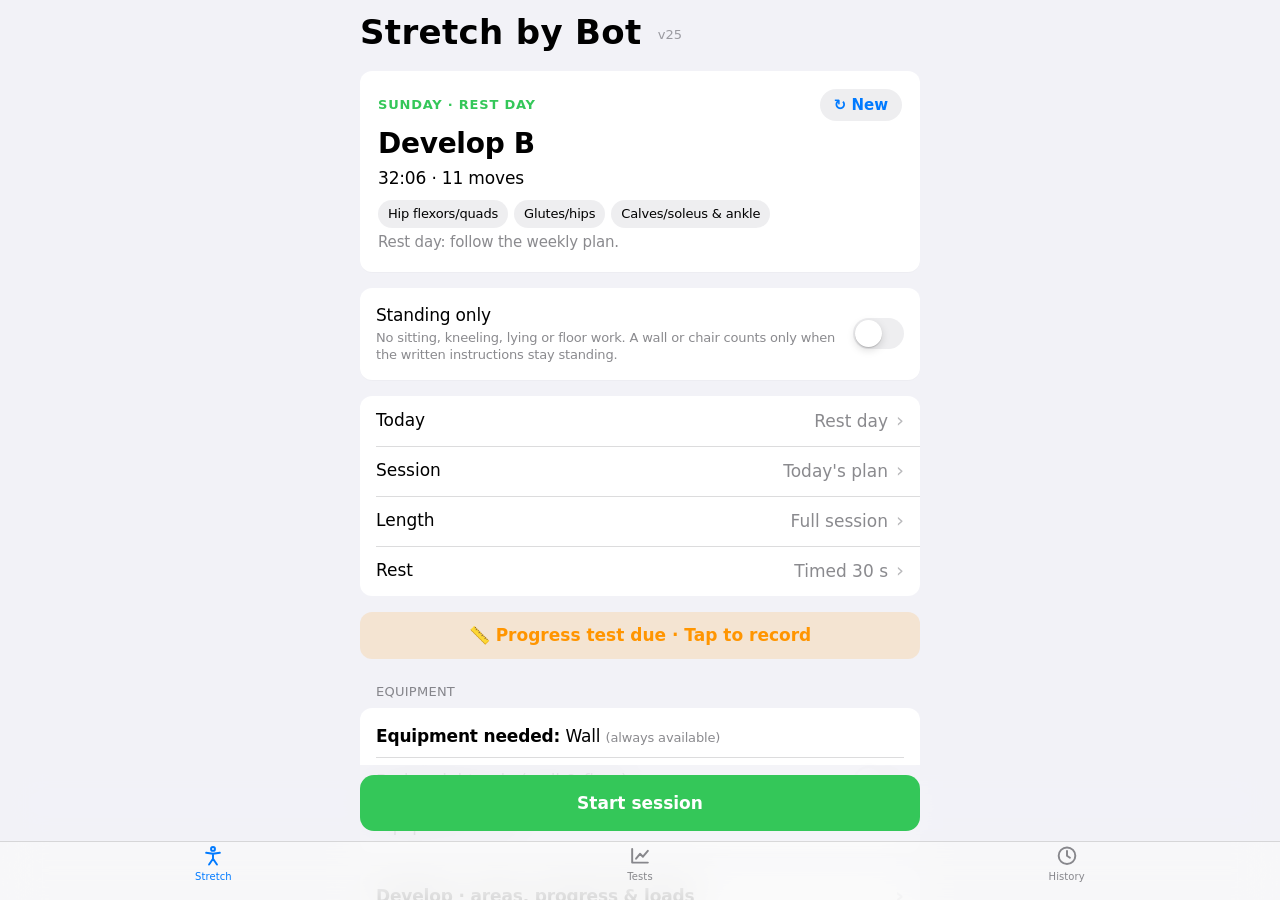
==== commit 6c1063c1: "stretch v25: add a standing-only routine filter Keep the default routine unchanged, and when Standin" ====
--- a/stretch/index.html
+++ b/stretch/index.html
@@ -9,6 +9,14 @@
  
  <h1 class="large">Stretch by Bot <button id="ver" class="ver" aria-label="Check for update"></button></h1>
  <div id="hero" class="card hero"><div class="herotop"><small id="heroDay"></small><button id="regen" class="regen" aria-label="New routine">↻ New</button></div><h2 id="heroTitle"></h2><p id="heroMeta"></p><div id="heroChips" class="achips"></div><p id="heroGuide"></p></div>
+ <div class="card" id="standCard">
+  <label class="switch" id="standRow">
+   <span id="standLab">Standing only<small>No sitting, kneeling, lying or floor work. A wall or chair counts only when the written instructions stay standing.</small></span>
+   <input type="checkbox" id="standSw" role="switch">
+   <i></i>
+  </label>
+  <p id="standNote" class="muted" aria-live="polite" hidden></p>
+ </div>
  <ul id="optRows" class="list rows"></ul>
  <div class="legacy" hidden><small class="sh">Time available</small><div class="card timebar"><div class="tb-top"><span>Session length</span><b id="capLbl">Full session</b></div>
   <input type="range" id="cap" min="5" max="45" step="5" value="45" aria-label="Time available in minutes">
--- a/stretch/style.css
+++ b/stretch/style.css
@@ -64,6 +64,10 @@
 .switch i::after{content:'';position:absolute;top:2px;left:2px;width:27px;height:27px;border-radius:50%;background:#fff;box-shadow:0 3px 8px rgba(0,0,0,.15),0 1px 1px rgba(0,0,0,.16);transition:transform .25s cubic-bezier(.3,.7,.4,1)}
 .switch input:checked+i{background:var(--accent)}.switch input:checked+i::after{transform:translateX(20px)}
 .switch small{margin-top:2px}
+#standCard .switch{border-top:0;margin:0;padding-top:0}
+#standCard .switch span{min-width:0}
+#standNote{padding:10px 0 0;margin:0;line-height:1.4}
+#planList li.empty{display:block;padding:16px;color:var(--label);font-size:15px;line-height:1.45}
 /* details */
 details>summary{cursor:pointer;list-style:none;font-weight:600;display:flex;align-items:center}details>summary::-webkit-details-marker{display:none}
 details>summary::after{content:'›';margin-left:auto;color:var(--label3);font-size:22px;line-height:1;transition:transform .2s}details[open]>summary::after{transform:rotate(90deg)}
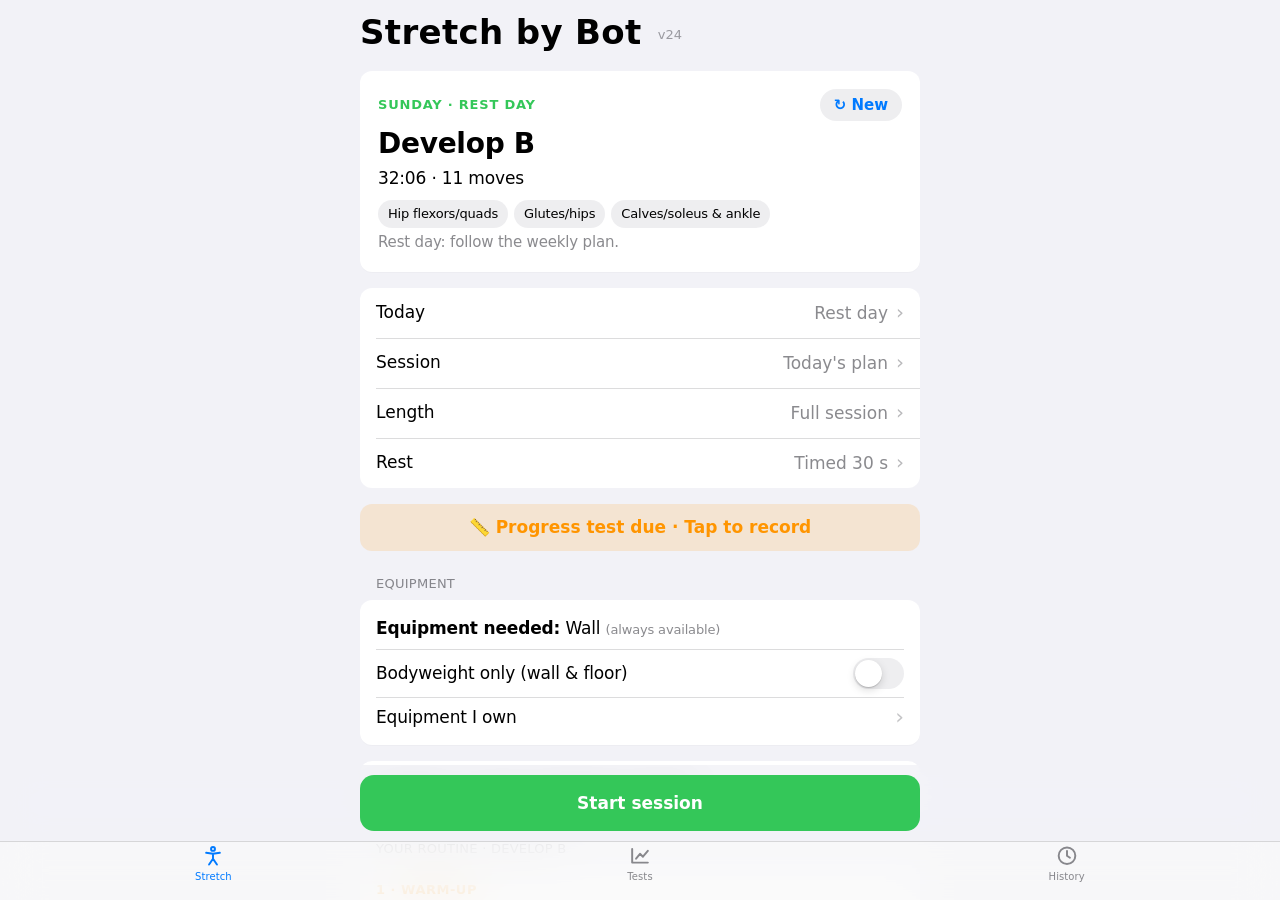
==== commit 206c177b: "Revert stretch to v24 and drop the broken v25 cache. Restore the stretch app to the v24 tree. The se" ====
--- a/stretch/index.html
+++ b/stretch/index.html
@@ -9,14 +9,6 @@
  
  <h1 class="large">Stretch by Bot <button id="ver" class="ver" aria-label="Check for update"></button></h1>
  <div id="hero" class="card hero"><div class="herotop"><small id="heroDay"></small><button id="regen" class="regen" aria-label="New routine">↻ New</button></div><h2 id="heroTitle"></h2><p id="heroMeta"></p><div id="heroChips" class="achips"></div><p id="heroGuide"></p></div>
- <div class="card" id="standCard">
-  <label class="switch" id="standRow">
-   <span id="standLab">Standing only<small>No sitting, kneeling, lying or floor work. A wall or chair counts only when the written instructions stay standing.</small></span>
-   <input type="checkbox" id="standSw" role="switch">
-   <i></i>
-  </label>
-  <p id="standNote" class="muted" aria-live="polite" hidden></p>
- </div>
  <ul id="optRows" class="list rows"></ul>
  <div class="legacy" hidden><small class="sh">Time available</small><div class="card timebar"><div class="tb-top"><span>Session length</span><b id="capLbl">Full session</b></div>
   <input type="range" id="cap" min="5" max="45" step="5" value="45" aria-label="Time available in minutes">
--- a/stretch/style.css
+++ b/stretch/style.css
@@ -64,10 +64,6 @@
 .switch i::after{content:'';position:absolute;top:2px;left:2px;width:27px;height:27px;border-radius:50%;background:#fff;box-shadow:0 3px 8px rgba(0,0,0,.15),0 1px 1px rgba(0,0,0,.16);transition:transform .25s cubic-bezier(.3,.7,.4,1)}
 .switch input:checked+i{background:var(--accent)}.switch input:checked+i::after{transform:translateX(20px)}
 .switch small{margin-top:2px}
-#standCard .switch{border-top:0;margin:0;padding-top:0}
-#standCard .switch span{min-width:0}
-#standNote{padding:10px 0 0;margin:0;line-height:1.4}
-#planList li.empty{display:block;padding:16px;color:var(--label);font-size:15px;line-height:1.45}
 /* details */
 details>summary{cursor:pointer;list-style:none;font-weight:600;display:flex;align-items:center}details>summary::-webkit-details-marker{display:none}
 details>summary::after{content:'›';margin-left:auto;color:var(--label3);font-size:22px;line-height:1;transition:transform .2s}details[open]>summary::after{transform:rotate(90deg)}
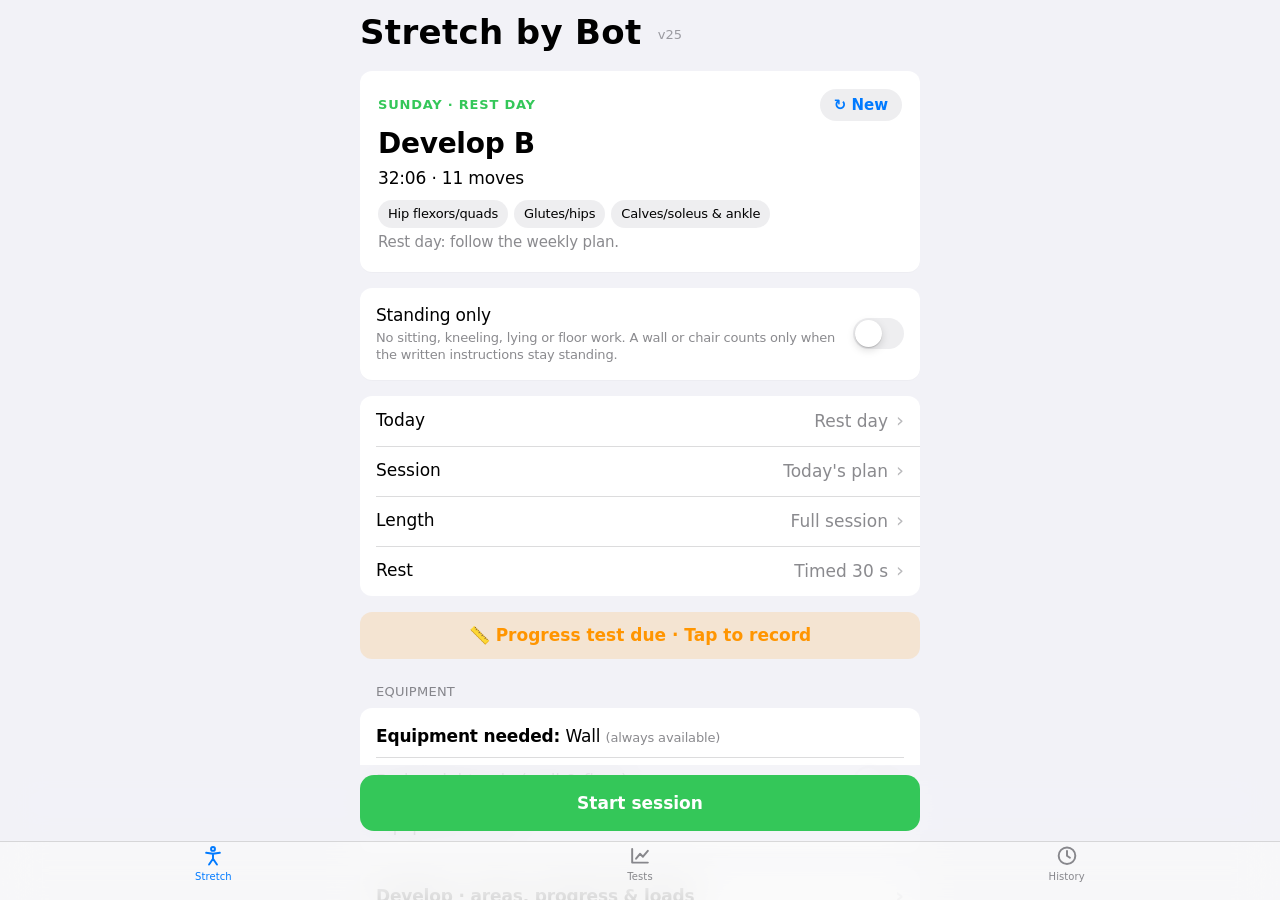
==== commit 66e625c6: "Restore stretch v25 standing-only filter. Put back the standing-only release from 4494d84. The servi" ====
--- a/stretch/index.html
+++ b/stretch/index.html
@@ -9,6 +9,14 @@
  
  <h1 class="large">Stretch by Bot <button id="ver" class="ver" aria-label="Check for update"></button></h1>
  <div id="hero" class="card hero"><div class="herotop"><small id="heroDay"></small><button id="regen" class="regen" aria-label="New routine">↻ New</button></div><h2 id="heroTitle"></h2><p id="heroMeta"></p><div id="heroChips" class="achips"></div><p id="heroGuide"></p></div>
+ <div class="card" id="standCard">
+  <label class="switch" id="standRow">
+   <span id="standLab">Standing only<small>No sitting, kneeling, lying or floor work. A wall or chair counts only when the written instructions stay standing.</small></span>
+   <input type="checkbox" id="standSw" role="switch">
+   <i></i>
+  </label>
+  <p id="standNote" class="muted" aria-live="polite" hidden></p>
+ </div>
  <ul id="optRows" class="list rows"></ul>
  <div class="legacy" hidden><small class="sh">Time available</small><div class="card timebar"><div class="tb-top"><span>Session length</span><b id="capLbl">Full session</b></div>
   <input type="range" id="cap" min="5" max="45" step="5" value="45" aria-label="Time available in minutes">
--- a/stretch/style.css
+++ b/stretch/style.css
@@ -64,6 +64,10 @@
 .switch i::after{content:'';position:absolute;top:2px;left:2px;width:27px;height:27px;border-radius:50%;background:#fff;box-shadow:0 3px 8px rgba(0,0,0,.15),0 1px 1px rgba(0,0,0,.16);transition:transform .25s cubic-bezier(.3,.7,.4,1)}
 .switch input:checked+i{background:var(--accent)}.switch input:checked+i::after{transform:translateX(20px)}
 .switch small{margin-top:2px}
+#standCard .switch{border-top:0;margin:0;padding-top:0}
+#standCard .switch span{min-width:0}
+#standNote{padding:10px 0 0;margin:0;line-height:1.4}
+#planList li.empty{display:block;padding:16px;color:var(--label);font-size:15px;line-height:1.45}
 /* details */
 details>summary{cursor:pointer;list-style:none;font-weight:600;display:flex;align-items:center}details>summary::-webkit-details-marker{display:none}
 details>summary::after{content:'›';margin-left:auto;color:var(--label3);font-size:22px;line-height:1;transition:transform .2s}details[open]>summary::after{transform:rotate(90deg)}
